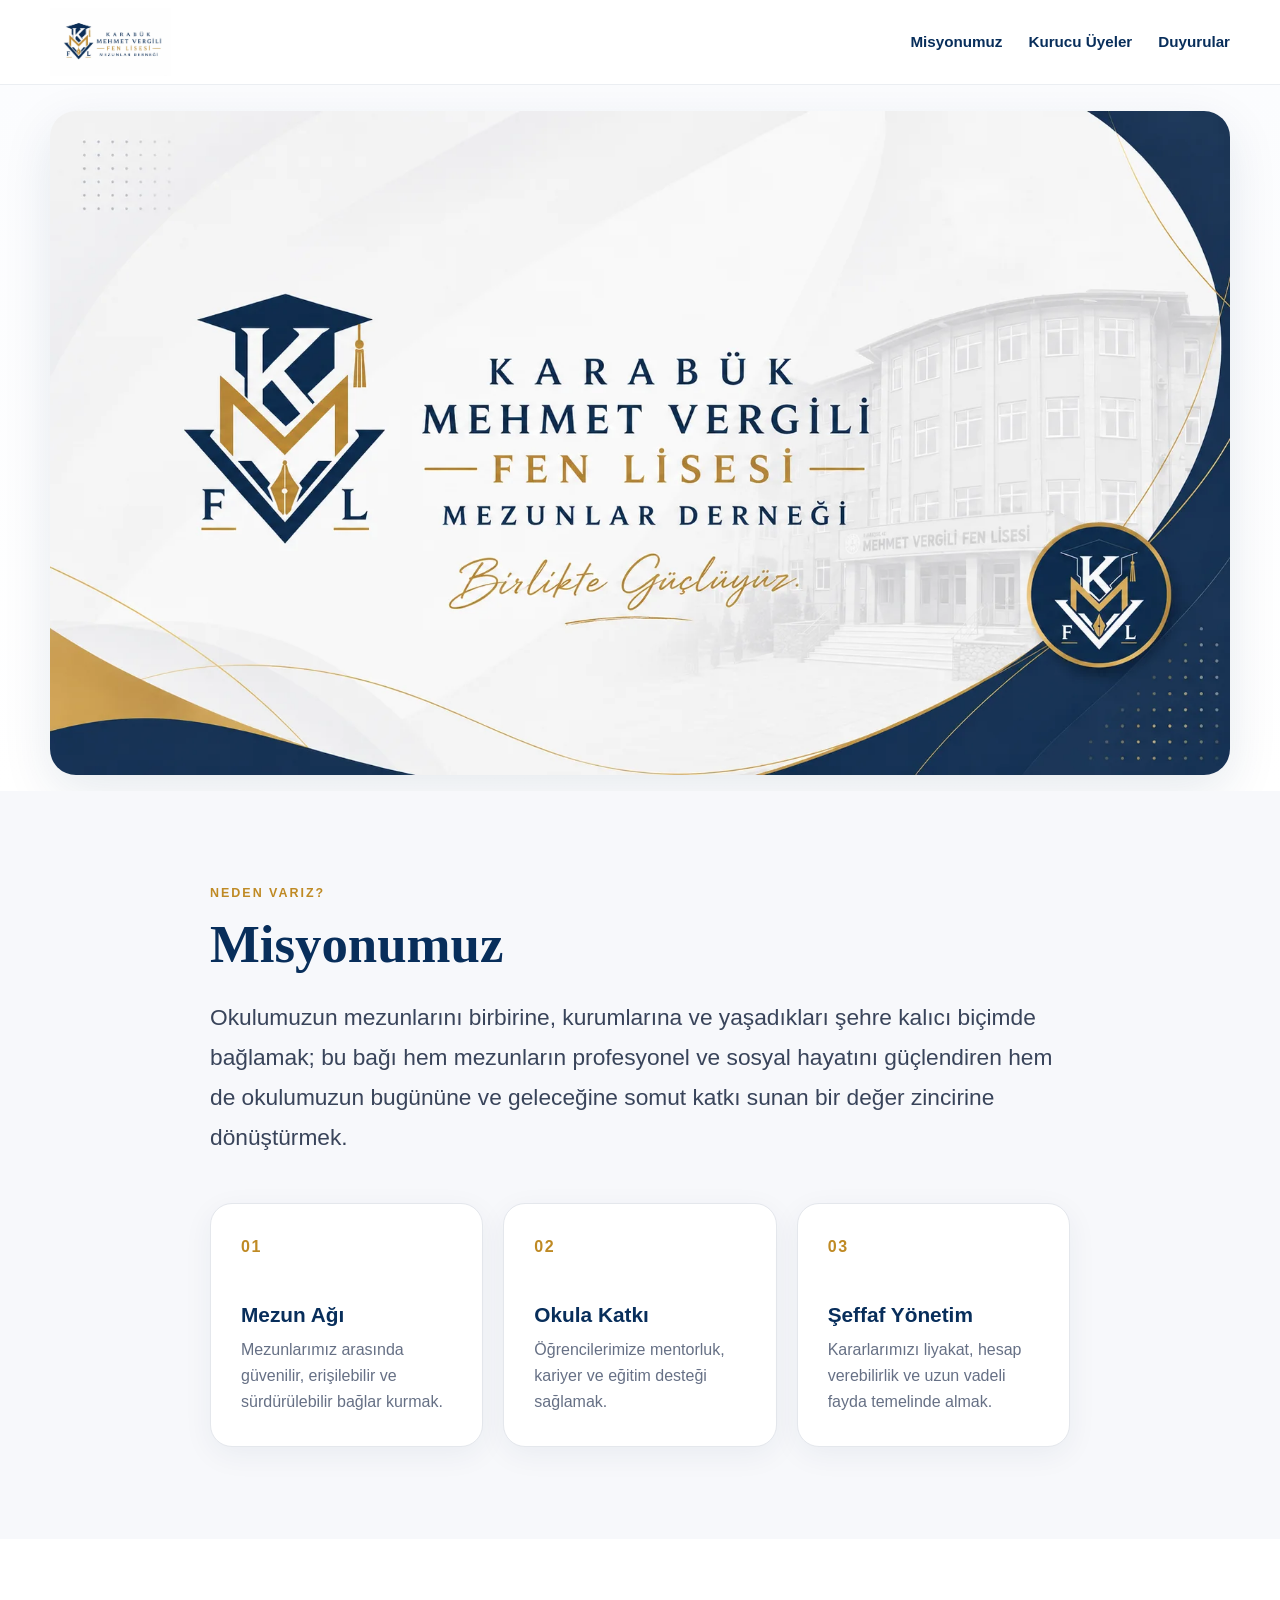
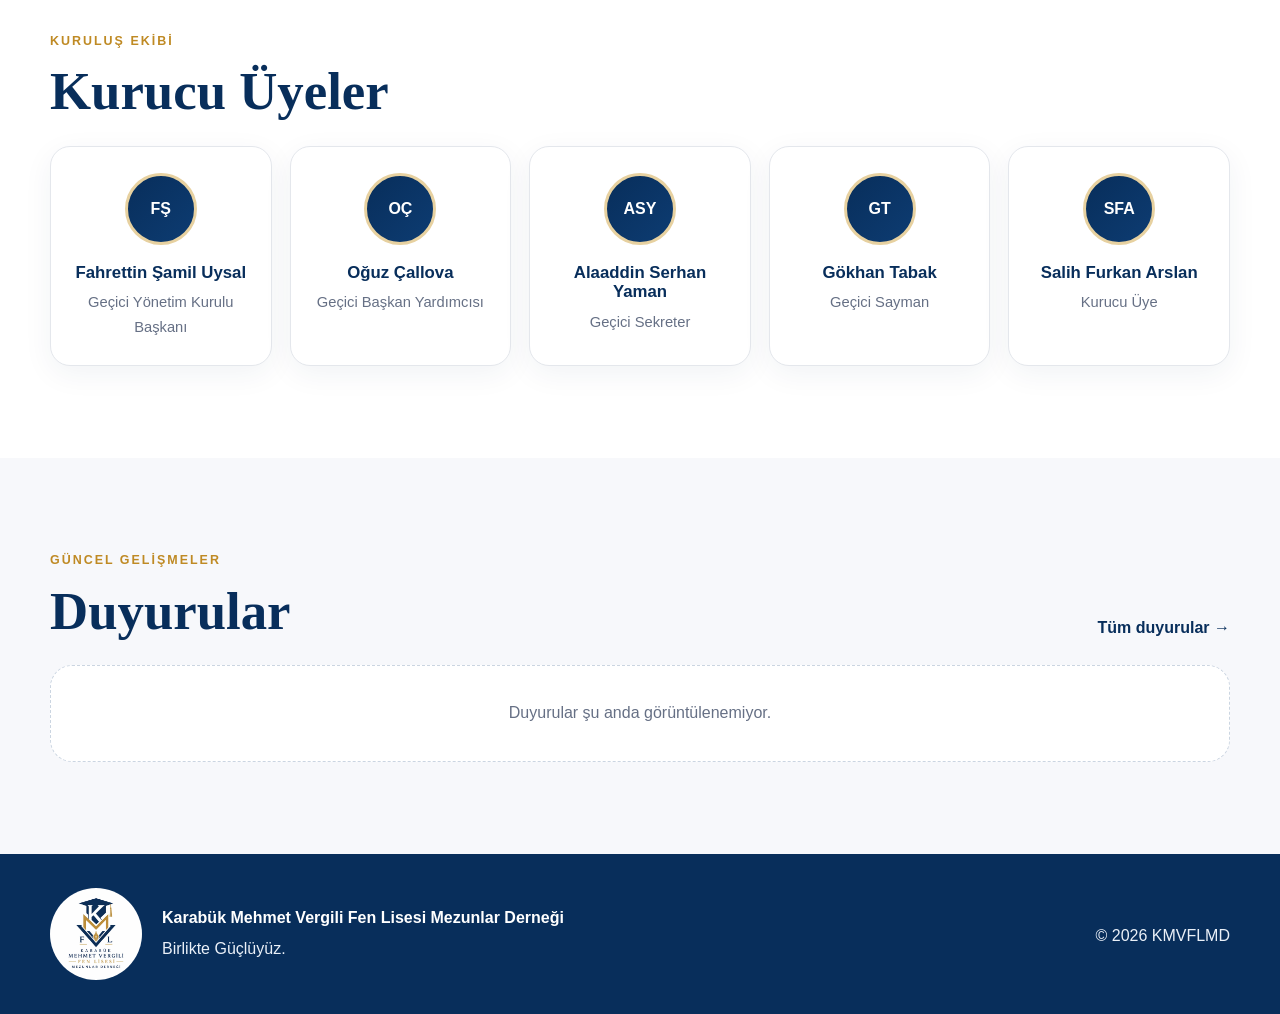
==== public/index.html @ 178a7a8d "Initial KMVFLMD website" ====
<!doctype html>
<html lang="tr">
<head>
  <meta charset="utf-8">
  <meta name="viewport" content="width=device-width, initial-scale=1">
  <meta name="description" content="Karabük Mehmet Vergili Fen Lisesi Mezunlar Derneği resmi internet sitesi.">
  <meta name="theme-color" content="#082e5b">
  <title>KMVFLMD | Karabük Mehmet Vergili Fen Lisesi Mezunlar Derneği</title>
  <link rel="icon" href="assets/images/logo-kare.webp" type="image/webp">
  <link rel="stylesheet" href="assets/css/style.css">
  <script src="assets/js/app.js" defer></script>
</head>
<body>
  <a class="skip-link" href="#icerik">İçeriğe geç</a>

  <header class="site-header" id="anasayfa">
    <div class="container header-inner">
      <a class="brand" href="#anasayfa" aria-label="KMVFLMD ana sayfa">
        <img src="assets/images/logo-yatay.webp" alt="Karabük Mehmet Vergili Fen Lisesi Mezunlar Derneği" width="420" height="236">
      </a>
      <button class="menu-toggle" type="button" aria-expanded="false" aria-controls="main-menu">Menü</button>
      <nav id="main-menu" class="main-nav" aria-label="Ana menü">
        <a href="#misyon">Misyonumuz</a>
        <a href="#kurucular">Kurucu Üyeler</a>
        <a href="#duyurular">Duyurular</a>
      </nav>
    </div>
  </header>

  <main id="icerik">
    <section class="hero" aria-labelledby="hero-title">
      <div class="container">
        <h1 id="hero-title" class="sr-only">Karabük Mehmet Vergili Fen Lisesi Mezunlar Derneği</h1>
        <picture>
          <source srcset="assets/images/kapak.webp" type="image/webp">
          <img src="assets/images/kapak.webp" alt="Karabük Mehmet Vergili Fen Lisesi Mezunlar Derneği — Birlikte Güçlüyüz" width="1672" height="941" fetchpriority="high">
        </picture>
      </div>
    </section>

    <section class="section mission" id="misyon">
      <div class="container narrow">
        <p class="eyebrow">Neden varız?</p>
        <h2>Misyonumuz</h2>
        <p class="lead">Okulumuzun mezunlarını birbirine, kurumlarına ve yaşadıkları şehre kalıcı biçimde bağlamak; bu bağı hem mezunların profesyonel ve sosyal hayatını güçlendiren hem de okulumuzun bugününe ve geleceğine somut katkı sunan bir değer zincirine dönüştürmek.</p>

        <div class="mission-grid">
          <article>
            <span aria-hidden="true">01</span>
            <h3>Mezun Ağı</h3>
            <p>Mezunlarımız arasında güvenilir, erişilebilir ve sürdürülebilir bağlar kurmak.</p>
          </article>
          <article>
            <span aria-hidden="true">02</span>
            <h3>Okula Katkı</h3>
            <p>Öğrencilerimize mentorluk, kariyer ve eğitim desteği sağlamak.</p>
          </article>
          <article>
            <span aria-hidden="true">03</span>
            <h3>Şeffaf Yönetim</h3>
            <p>Kararlarımızı liyakat, hesap verebilirlik ve uzun vadeli fayda temelinde almak.</p>
          </article>
        </div>
      </div>
    </section>

    <section class="section founders" id="kurucular">
      <div class="container">
        <p class="eyebrow">Kuruluş ekibi</p>
        <h2>Kurucu Üyeler</h2>
        <div class="founder-grid">
          <article class="person-card">
            <div class="avatar" aria-hidden="true">FŞ</div>
            <h3>Fahrettin Şamil Uysal</h3>
            <p>Geçici Yönetim Kurulu Başkanı</p>
          </article>
          <article class="person-card">
            <div class="avatar" aria-hidden="true">OÇ</div>
            <h3>Oğuz Çallova</h3>
            <p>Geçici Başkan Yardımcısı</p>
          </article>
          <article class="person-card">
            <div class="avatar" aria-hidden="true">ASY</div>
            <h3>Alaaddin Serhan Yaman</h3>
            <p>Geçici Sekreter</p>
          </article>
          <article class="person-card">
            <div class="avatar" aria-hidden="true">GT</div>
            <h3>Gökhan Tabak</h3>
            <p>Geçici Sayman</p>
          </article>
          <article class="person-card">
            <div class="avatar" aria-hidden="true">SFA</div>
            <h3>Salih Furkan Arslan</h3>
            <p>Kurucu Üye</p>
          </article>
        </div>
      </div>
    </section>

    <section class="section announcements" id="duyurular">
      <div class="container">
        <div class="section-heading-row">
          <div>
            <p class="eyebrow">Güncel gelişmeler</p>
            <h2>Duyurular</h2>
          </div>
          <a class="text-link" href="duyurular.html">Tüm duyurular →</a>
        </div>
        <div id="announcement-list" class="announcement-grid" aria-live="polite">
          <p class="loading">Duyurular yükleniyor…</p>
        </div>
      </div>
    </section>
  </main>

  <footer class="site-footer">
    <div class="container footer-inner">
      <img src="assets/images/logo-kare.webp" alt="KMVFLMD amblemi" width="92" height="92" loading="lazy">
      <div>
        <strong>Karabük Mehmet Vergili Fen Lisesi Mezunlar Derneği</strong>
        <p>Birlikte Güçlüyüz.</p>
      </div>
      <p class="copyright">© <span data-current-year></span> KMVFLMD</p>
    </div>
  </footer>
</body>
</html>
---- public/assets/css/style.css ----
:root {
  --navy: #082e5b;
  --navy-2: #0d3c72;
  --gold: #bf8a24;
  --gold-soft: #e7d1a0;
  --ink: #172033;
  --muted: #667085;
  --surface: #f7f8fb;
  --line: #e4e7ec;
  --white: #fff;
  --shadow: 0 16px 50px rgba(8, 46, 91, .10);
  --radius: 22px;
  --container: 1180px;
}

* { box-sizing: border-box; }
html { scroll-behavior: smooth; }
body {
  margin: 0;
  color: var(--ink);
  background: var(--white);
  font-family: -apple-system, BlinkMacSystemFont, "Segoe UI", Roboto, Helvetica, Arial, sans-serif;
  line-height: 1.65;
}
img { display: block; max-width: 100%; height: auto; }
a { color: inherit; }
button, input, textarea { font: inherit; }
.container { width: min(calc(100% - 40px), var(--container)); margin-inline: auto; }
.narrow { max-width: 860px; }
.sr-only {
  position: absolute; width: 1px; height: 1px; padding: 0; margin: -1px;
  overflow: hidden; clip: rect(0,0,0,0); white-space: nowrap; border: 0;
}
.skip-link { position: absolute; left: 16px; top: -80px; z-index: 999; background: var(--navy); color: #fff; padding: 10px 14px; border-radius: 8px; }
.skip-link:focus { top: 16px; }

.site-header {
  position: sticky; top: 0; z-index: 20;
  background: rgba(255,255,255,.94);
  backdrop-filter: blur(14px);
  border-bottom: 1px solid rgba(8,46,91,.08);
}
.header-inner { min-height: 84px; display: flex; align-items: center; justify-content: space-between; gap: 24px; }
.brand { display: block; width: min(390px, 58vw); }
.brand img { width: 100%; max-height: 68px; object-fit: contain; object-position: left center; }
.main-nav { display: flex; gap: 26px; align-items: center; }
.main-nav a { text-decoration: none; color: var(--navy); font-weight: 700; font-size: .95rem; }
.main-nav a:hover, .main-nav a:focus-visible { color: var(--gold); }
.menu-toggle { display: none; border: 1px solid var(--line); background: #fff; color: var(--navy); border-radius: 10px; padding: 9px 12px; font-weight: 700; }
.compact .header-inner { min-height: 72px; }

.hero { padding: 26px 0 16px; background: linear-gradient(180deg, #fbfcfe 0%, #fff 100%); }
.hero img { width: 100%; border-radius: 26px; box-shadow: var(--shadow); }

.section { padding: 92px 0; }
.section:nth-of-type(even) { background: var(--surface); }
.eyebrow { margin: 0 0 10px; color: var(--gold); text-transform: uppercase; letter-spacing: .16em; font-size: .78rem; font-weight: 800; }
h1, h2, h3 { color: var(--navy); line-height: 1.15; }
h1, h2 { font-family: Georgia, "Times New Roman", serif; }
h2 { margin: 0 0 24px; font-size: clamp(2rem, 5vw, 3.3rem); }
.lead { margin: 0; color: #39445a; font-size: clamp(1.15rem, 2vw, 1.42rem); line-height: 1.75; }

.mission-grid { display: grid; grid-template-columns: repeat(3, 1fr); gap: 20px; margin-top: 46px; }
.mission-grid article { position: relative; min-height: 220px; padding: 30px; background: #fff; border: 1px solid var(--line); border-radius: var(--radius); box-shadow: 0 8px 30px rgba(8,46,91,.06); }
.mission-grid span { color: var(--gold); font-weight: 800; letter-spacing: .1em; }
.mission-grid h3 { margin: 42px 0 10px; font-size: 1.3rem; }
.mission-grid p { margin: 0; color: var(--muted); }

.founder-grid { display: grid; grid-template-columns: repeat(5, 1fr); gap: 18px; }
.person-card { padding: 26px 20px; background: #fff; border: 1px solid var(--line); border-radius: 20px; text-align: center; box-shadow: 0 8px 30px rgba(8,46,91,.06); }
.avatar { width: 72px; height: 72px; margin: 0 auto 18px; display: grid; place-items: center; border-radius: 50%; background: linear-gradient(135deg, var(--navy), var(--navy-2)); color: #fff; border: 3px solid var(--gold-soft); font-weight: 800; }
.person-card h3 { margin: 0 0 8px; font-size: 1.05rem; }
.person-card p { margin: 0; color: var(--muted); font-size: .92rem; }

.section-heading-row { display: flex; align-items: end; justify-content: space-between; gap: 24px; margin-bottom: 24px; }
.section-heading-row h2 { margin-bottom: 0; }
.text-link { color: var(--navy); font-weight: 800; text-decoration: none; }
.text-link:hover { color: var(--gold); }
.announcement-grid { display: grid; grid-template-columns: repeat(3, 1fr); gap: 22px; }
.announcement-card { display: flex; flex-direction: column; min-height: 250px; padding: 28px; border-radius: var(--radius); background: #fff; border: 1px solid var(--line); box-shadow: 0 8px 30px rgba(8,46,91,.06); }
.announcement-card time { color: var(--gold); font-weight: 800; font-size: .85rem; }
.announcement-card h3 { margin: 18px 0 10px; font-size: 1.35rem; }
.announcement-card p { color: var(--muted); margin: 0 0 24px; }
.announcement-card a { margin-top: auto; color: var(--navy); font-weight: 800; text-decoration: none; }
.empty-state, .loading { grid-column: 1 / -1; padding: 34px; margin: 0; border: 1px dashed #cbd5e1; border-radius: var(--radius); color: var(--muted); text-align: center; background: #fff; }

.page-main { min-height: 70vh; }
.page-hero { padding: 90px 0 50px; background: linear-gradient(145deg, #f4f7fb, #fff); border-bottom: 1px solid var(--line); }
.page-hero h1 { margin: 0 0 16px; color: var(--navy); font-size: clamp(2.5rem, 7vw, 4.5rem); }
.page-hero p:last-child { margin: 0; color: var(--muted); font-size: 1.15rem; }
.announcement-detail { padding: 90px 0; }
.announcement-detail time { color: var(--gold); font-weight: 800; }
.announcement-detail h1 { margin: 18px 0 30px; font-size: clamp(2.1rem, 6vw, 4rem); }
.announcement-body { font-size: 1.12rem; color: #344054; }
.announcement-body p { margin: 0 0 1.25em; }

.site-footer { padding: 34px 0; color: #eaf0f8; background: var(--navy); }
.footer-inner { display: grid; grid-template-columns: auto 1fr auto; gap: 20px; align-items: center; }
.footer-inner img { border-radius: 50%; }
.footer-inner strong { display: block; color: #fff; }
.footer-inner p { margin: 4px 0 0; }
.copyright { white-space: nowrap; }

@media (max-width: 980px) {
  .founder-grid { grid-template-columns: repeat(3, 1fr); }
  .mission-grid, .announcement-grid { grid-template-columns: 1fr 1fr; }
}

@media (max-width: 720px) {
  .container { width: min(calc(100% - 28px), var(--container)); }
  .header-inner { min-height: 70px; }
  .brand { width: min(260px, 68vw); }
  .menu-toggle { display: inline-block; }
  .main-nav { display: none; position: absolute; left: 14px; right: 14px; top: 72px; flex-direction: column; align-items: stretch; padding: 12px; border-radius: 14px; background: #fff; box-shadow: var(--shadow); border: 1px solid var(--line); }
  .main-nav.open, .main-nav.visible { display: flex; }
  .main-nav a { padding: 10px; }
  .hero { padding-top: 14px; }
  .hero img { border-radius: 16px; }
  .section { padding: 68px 0; }
  .mission-grid, .founder-grid, .announcement-grid { grid-template-columns: 1fr; }
  .section-heading-row { align-items: start; flex-direction: column; }
  .footer-inner { grid-template-columns: auto 1fr; }
  .copyright { grid-column: 1 / -1; }
}

@media (prefers-reduced-motion: reduce) {
  html { scroll-behavior: auto; }
}
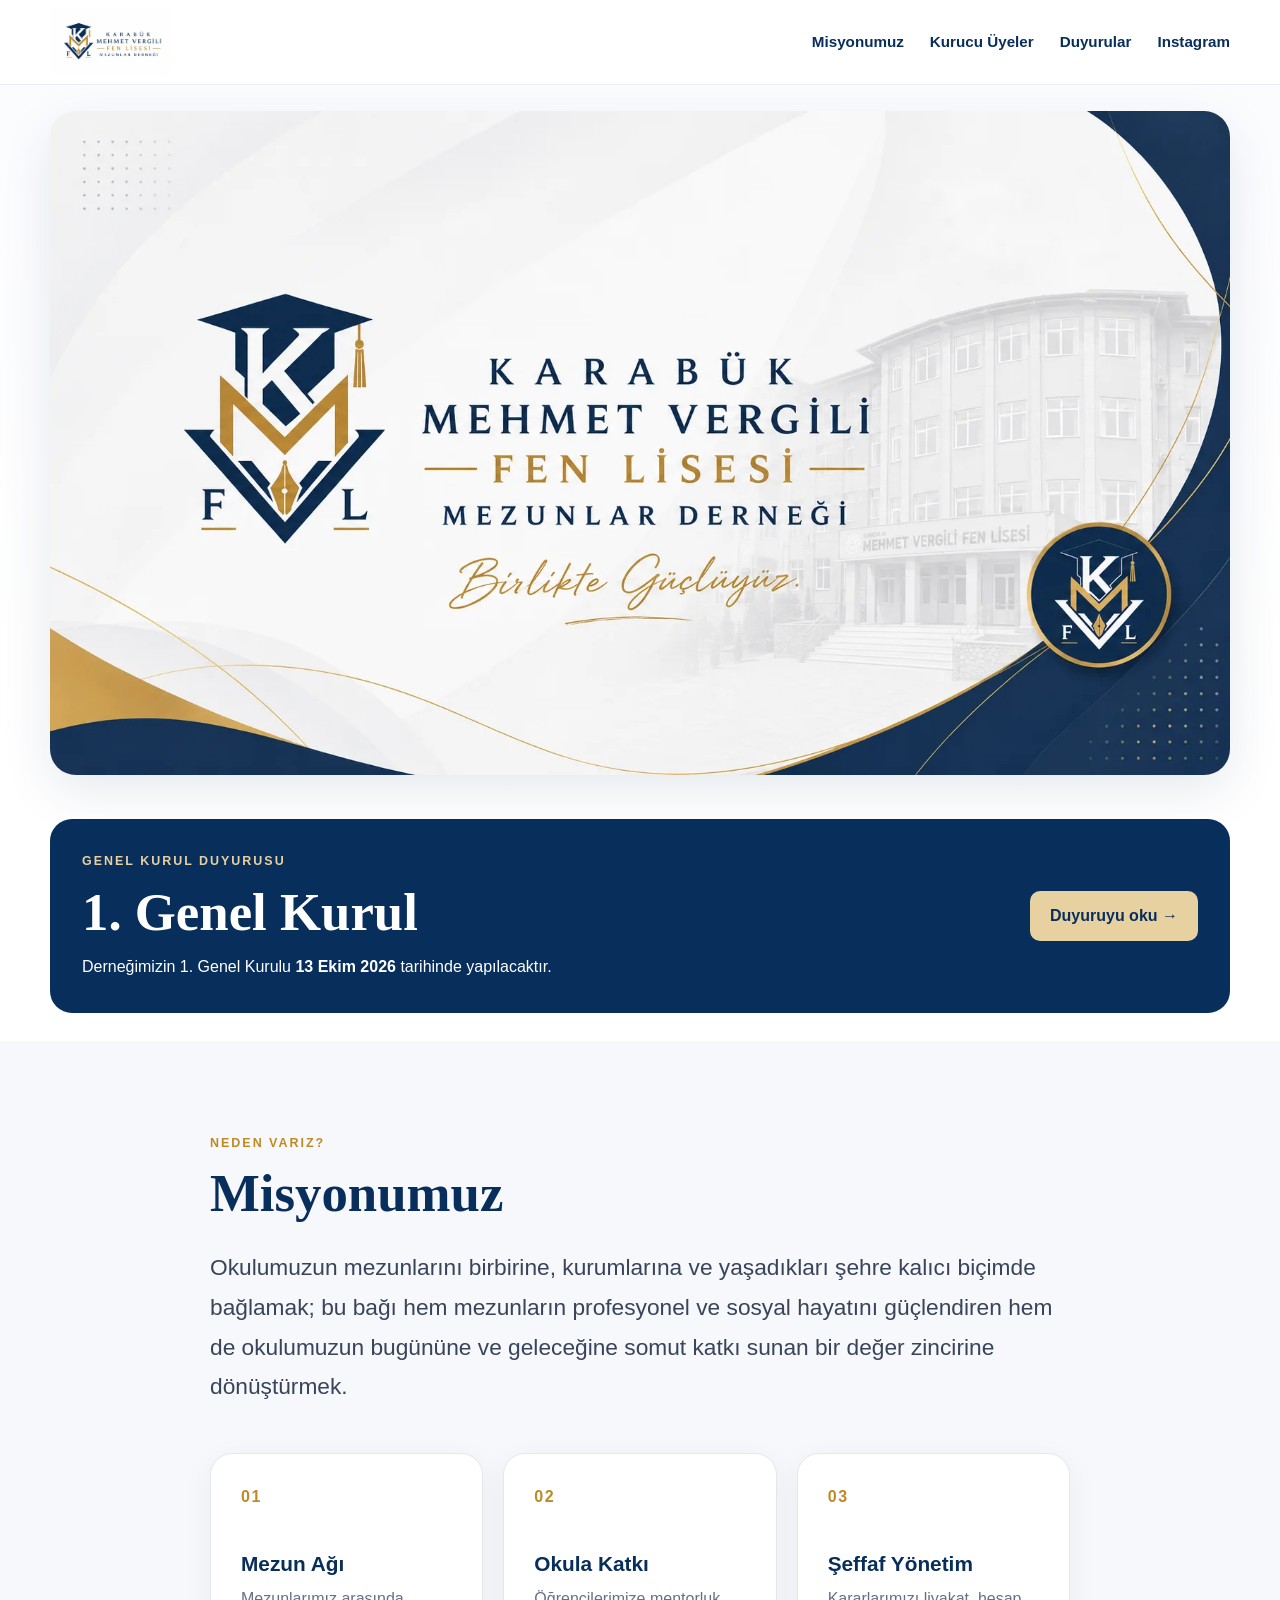
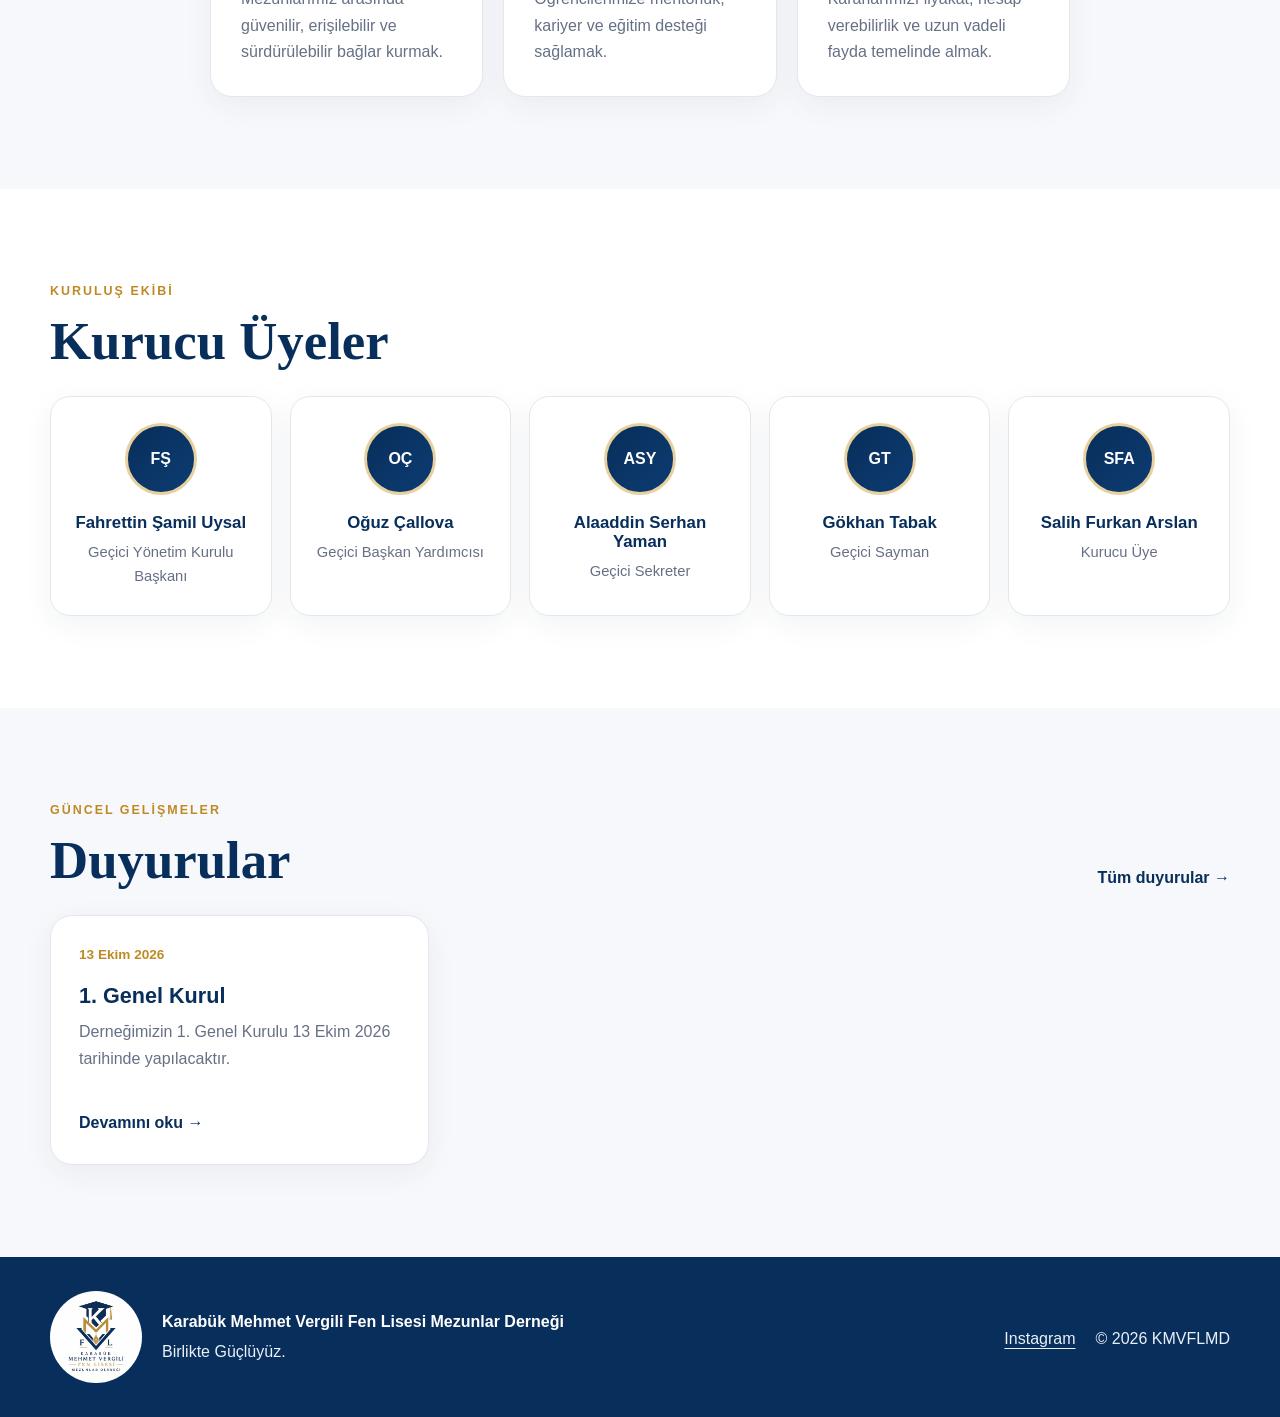
==== commit d66ff25d: "Add general assembly announcement and Instagram links" ====
--- a/public/index.html
+++ b/public/index.html
@@ -7,7 +7,7 @@
   <meta name="theme-color" content="#082e5b">
   <title>KMVFLMD | Karabük Mehmet Vergili Fen Lisesi Mezunlar Derneği</title>
   <link rel="icon" href="assets/images/logo-kare.webp" type="image/webp">
-  <link rel="stylesheet" href="assets/css/style.css">
+  <link rel="stylesheet" href="assets/css/style.css?v=2">
   <script src="assets/js/app.js" defer></script>
 </head>
 <body>
@@ -23,6 +23,7 @@
         <a href="#misyon">Misyonumuz</a>
         <a href="#kurucular">Kurucu Üyeler</a>
         <a href="#duyurular">Duyurular</a>
+        <a href="https://www.instagram.com/kmvfl_mezunlar_dernegi?stkn=ZzRjZWhxMWczZGdn" target="_blank" rel="noopener noreferrer">Instagram</a>
       </nav>
     </div>
   </header>
@@ -35,6 +36,17 @@
           <source srcset="assets/images/kapak.webp" type="image/webp">
           <img src="assets/images/kapak.webp" alt="Karabük Mehmet Vergili Fen Lisesi Mezunlar Derneği — Birlikte Güçlüyüz" width="1672" height="941" fetchpriority="high">
         </picture>
+      </div>
+    </section>
+
+    <section class="assembly-banner" aria-labelledby="assembly-title">
+      <div class="container assembly-inner">
+        <div>
+          <p class="eyebrow">Genel Kurul Duyurusu</p>
+          <h2 id="assembly-title">1. Genel Kurul</h2>
+          <p>Derneğimizin 1. Genel Kurulu <time datetime="2026-10-13">13 Ekim 2026</time> tarihinde yapılacaktır.</p>
+        </div>
+        <a class="assembly-link" href="duyuru.html?slug=1-genel-kurul">Duyuruyu oku →</a>
       </div>
     </section>
 
@@ -121,6 +133,7 @@
         <strong>Karabük Mehmet Vergili Fen Lisesi Mezunlar Derneği</strong>
         <p>Birlikte Güçlüyüz.</p>
       </div>
+      <p class="footer-social"><a href="https://www.instagram.com/kmvfl_mezunlar_dernegi?stkn=ZzRjZWhxMWczZGdn" target="_blank" rel="noopener noreferrer">Instagram</a></p>
       <p class="copyright">© <span data-current-year></span> KMVFLMD</p>
     </div>
   </footer>
--- a/public/assets/css/style.css
+++ b/public/assets/css/style.css
@@ -53,7 +53,7 @@
 .hero img { width: 100%; border-radius: 26px; box-shadow: var(--shadow); }
 
 .section { padding: 92px 0; }
-.section:nth-of-type(even) { background: var(--surface); }
+.section.mission, .section.announcements { background: var(--surface); }
 .eyebrow { margin: 0 0 10px; color: var(--gold); text-transform: uppercase; letter-spacing: .16em; font-size: .78rem; font-weight: 800; }
 h1, h2, h3 { color: var(--navy); line-height: 1.15; }
 h1, h2 { font-family: Georgia, "Times New Roman", serif; }
@@ -95,7 +95,7 @@
 .announcement-body p { margin: 0 0 1.25em; }
 
 .site-footer { padding: 34px 0; color: #eaf0f8; background: var(--navy); }
-.footer-inner { display: grid; grid-template-columns: auto 1fr auto; gap: 20px; align-items: center; }
+.footer-inner { display: grid; grid-template-columns: auto 1fr auto auto; gap: 20px; align-items: center; }
 .footer-inner img { border-radius: 50%; }
 .footer-inner strong { display: block; color: #fff; }
 .footer-inner p { margin: 4px 0 0; }
@@ -126,3 +126,23 @@
 @media (prefers-reduced-motion: reduce) {
   html { scroll-behavior: auto; }
 }
+
+.assembly-banner { padding: 28px 0; }
+.assembly-inner { display: flex; align-items: center; justify-content: space-between; gap: 24px; padding: 32px; background: var(--navy); border-radius: var(--radius); color: #fff; }
+.assembly-inner .eyebrow { color: var(--gold-soft); }
+.assembly-inner h2 { color: #fff; margin-bottom: 12px; }
+.assembly-inner p:last-child { margin: 0; }
+.assembly-inner time { font-weight: 800; }
+.assembly-link { flex-shrink: 0; padding: 12px 20px; background: var(--gold-soft); color: var(--navy); border-radius: 10px; font-weight: 800; text-decoration: none; }
+.assembly-link:hover { background: #fff; }
+.footer-social a { text-underline-offset: 4px; }
+@media (max-width: 980px) {
+  .assembly-inner { flex-direction: column; align-items: flex-start; padding: 24px; }
+  .footer-social { grid-column: 1 / -1; }
+}
+
+@media (min-width: 721px) and (max-width: 980px) {
+  .header-inner { gap: 16px; }
+  .brand { width: 240px; }
+  .main-nav { gap: 16px; }
+}
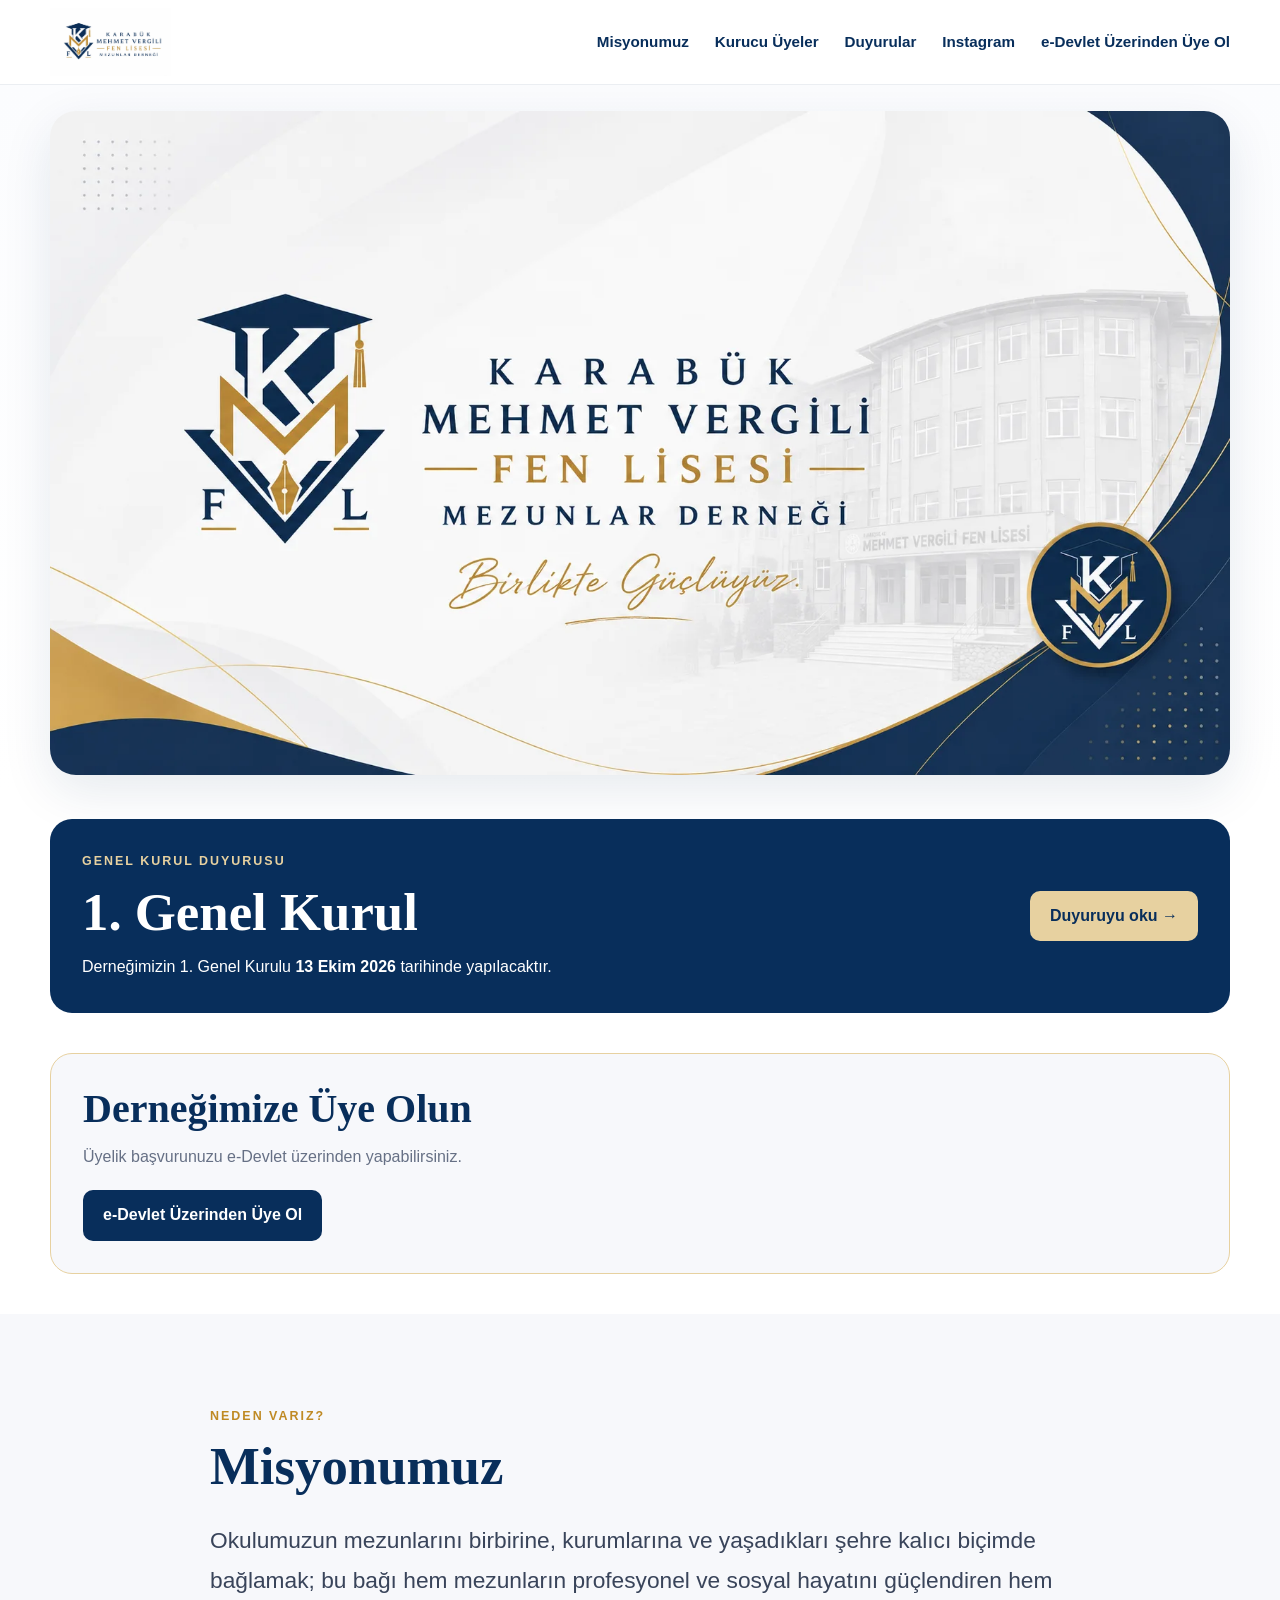
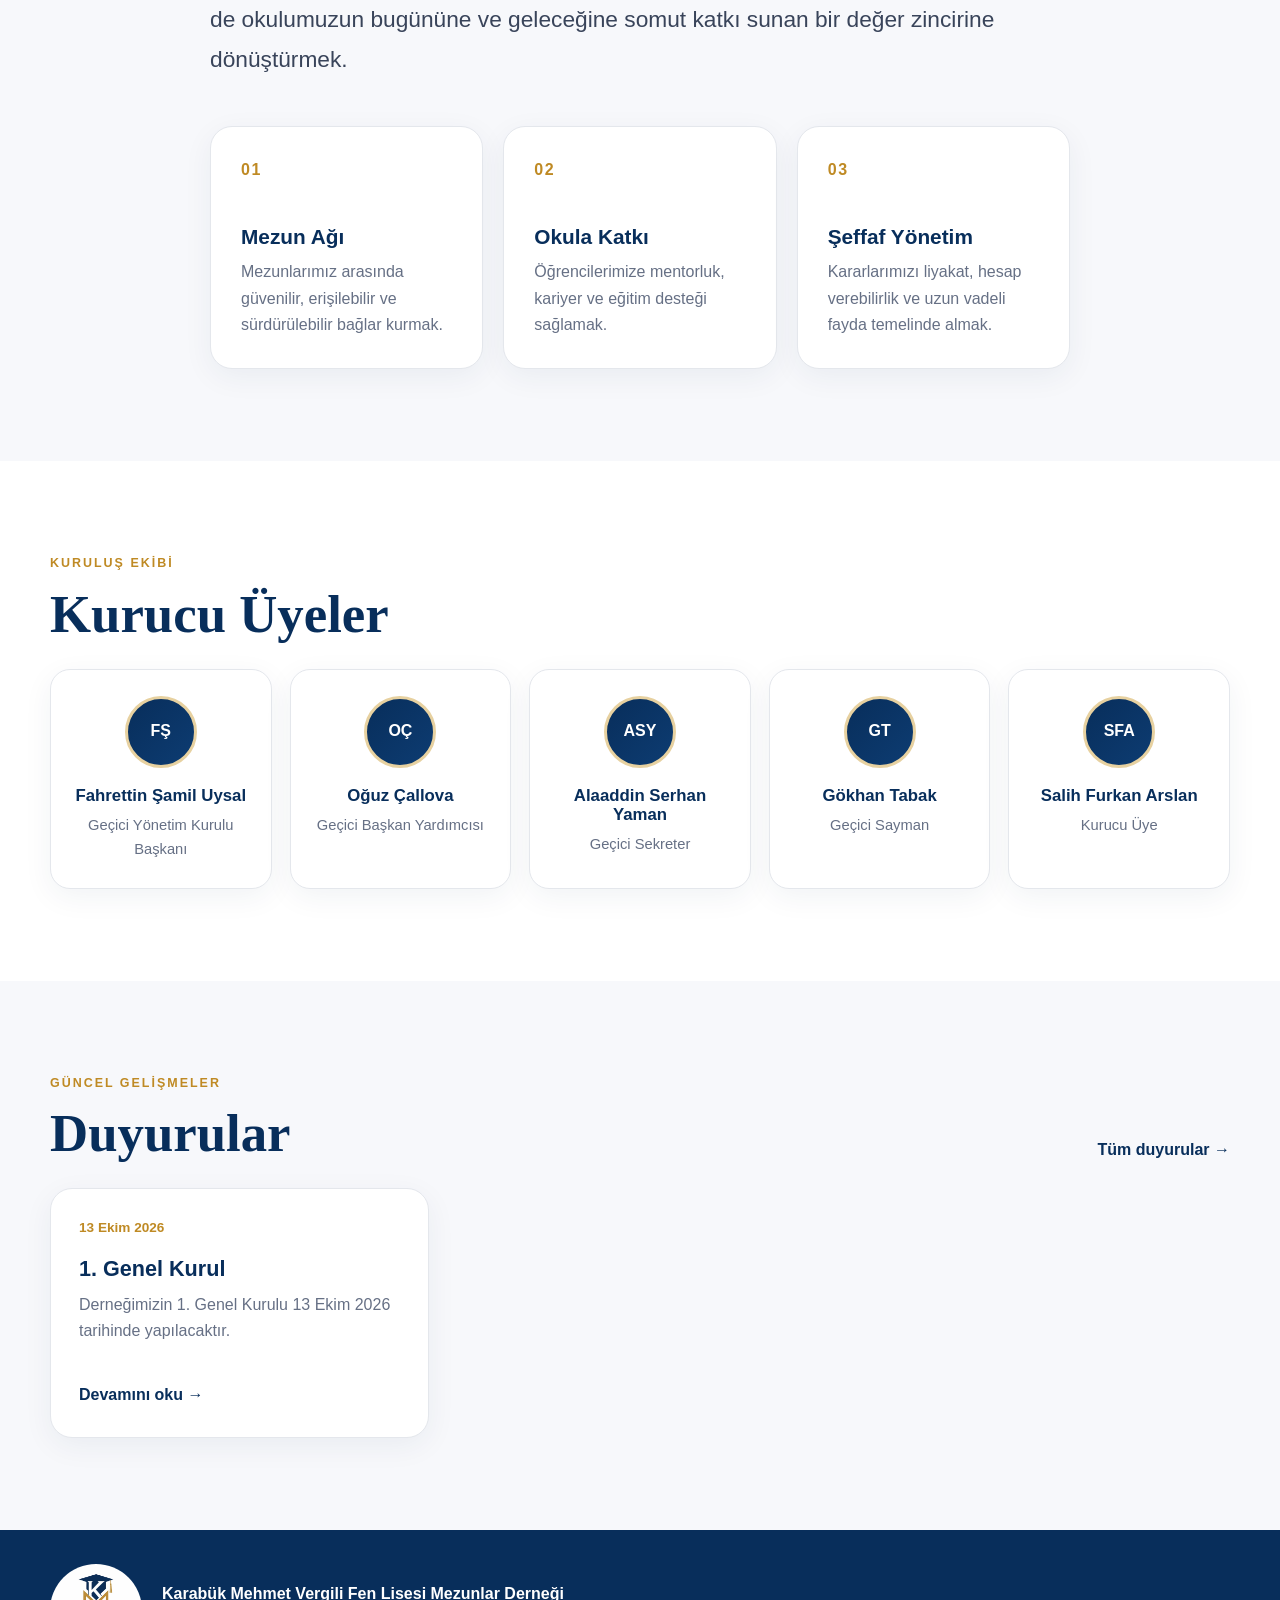
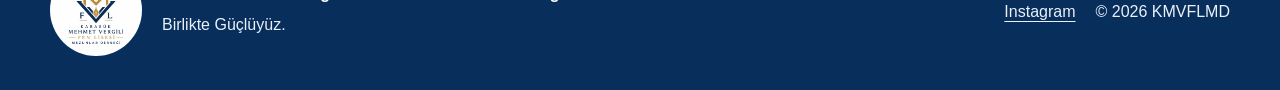
==== commit 1f9c6b94: "Add e-Devlet membership application" ====
--- a/public/index.html
+++ b/public/index.html
@@ -7,7 +7,7 @@
   <meta name="theme-color" content="#082e5b">
   <title>KMVFLMD | Karabük Mehmet Vergili Fen Lisesi Mezunlar Derneği</title>
   <link rel="icon" href="assets/images/logo-kare.webp" type="image/webp">
-  <link rel="stylesheet" href="assets/css/style.css?v=2">
+  <link rel="stylesheet" href="assets/css/style.css?v=3">
   <script src="assets/js/app.js" defer></script>
 </head>
 <body>
@@ -24,6 +24,7 @@
         <a href="#kurucular">Kurucu Üyeler</a>
         <a href="#duyurular">Duyurular</a>
         <a href="https://www.instagram.com/kmvfl_mezunlar_dernegi?stkn=ZzRjZWhxMWczZGdn" target="_blank" rel="noopener noreferrer">Instagram</a>
+        <a href="https://www.turkiye.gov.tr/icisleri-dernek-uyelik-basvurusu" target="_blank" rel="noopener noreferrer">e-Devlet Üzerinden Üye Ol</a>
       </nav>
     </div>
   </header>
@@ -47,6 +48,14 @@
           <p>Derneğimizin 1. Genel Kurulu <time datetime="2026-10-13">13 Ekim 2026</time> tarihinde yapılacaktır.</p>
         </div>
         <a class="assembly-link" href="duyuru.html?slug=1-genel-kurul">Duyuruyu oku →</a>
+      </div>
+    </section>
+
+    <section class="membership" aria-labelledby="membership-title">
+      <div class="container membership-inner">
+        <h2 id="membership-title">Derneğimize Üye Olun</h2>
+        <p>Üyelik başvurunuzu e-Devlet üzerinden yapabilirsiniz.</p>
+        <a class="membership-link" href="https://www.turkiye.gov.tr/icisleri-dernek-uyelik-basvurusu" target="_blank" rel="noopener noreferrer">e-Devlet Üzerinden Üye Ol</a>
       </div>
     </section>
 
--- a/public/assets/css/style.css
+++ b/public/assets/css/style.css
@@ -146,3 +146,19 @@
   .brand { width: 240px; }
   .main-nav { gap: 16px; }
 }
+
+.membership { padding: 12px 0 40px; }
+.membership-inner { padding: 32px; border: 1px solid var(--gold-soft); border-radius: var(--radius); background: var(--surface); }
+.membership-inner h2 { font-size: clamp(1.8rem, 4vw, 2.5rem); margin-bottom: 12px; }
+.membership-inner p { margin: 0 0 20px; color: var(--muted); }
+.membership-link { display: inline-block; padding: 12px 20px; border-radius: 10px; background: var(--navy); color: #fff; font-weight: 800; text-decoration: none; }
+.membership-link:hover { background: var(--navy-2); }
+@media (max-width: 1100px) {
+  .menu-toggle { display: inline-block; }
+  .main-nav { display: none; position: absolute; left: 14px; right: 14px; top: 100%; flex-direction: column; align-items: stretch; padding: 12px; border-radius: 14px; background: #fff; box-shadow: var(--shadow); border: 1px solid var(--line); }
+  .main-nav.open { display: flex; }
+  .main-nav a { padding: 10px; }
+}
+@media (max-width: 720px) {
+  .membership-inner { padding: 24px; }
+}
